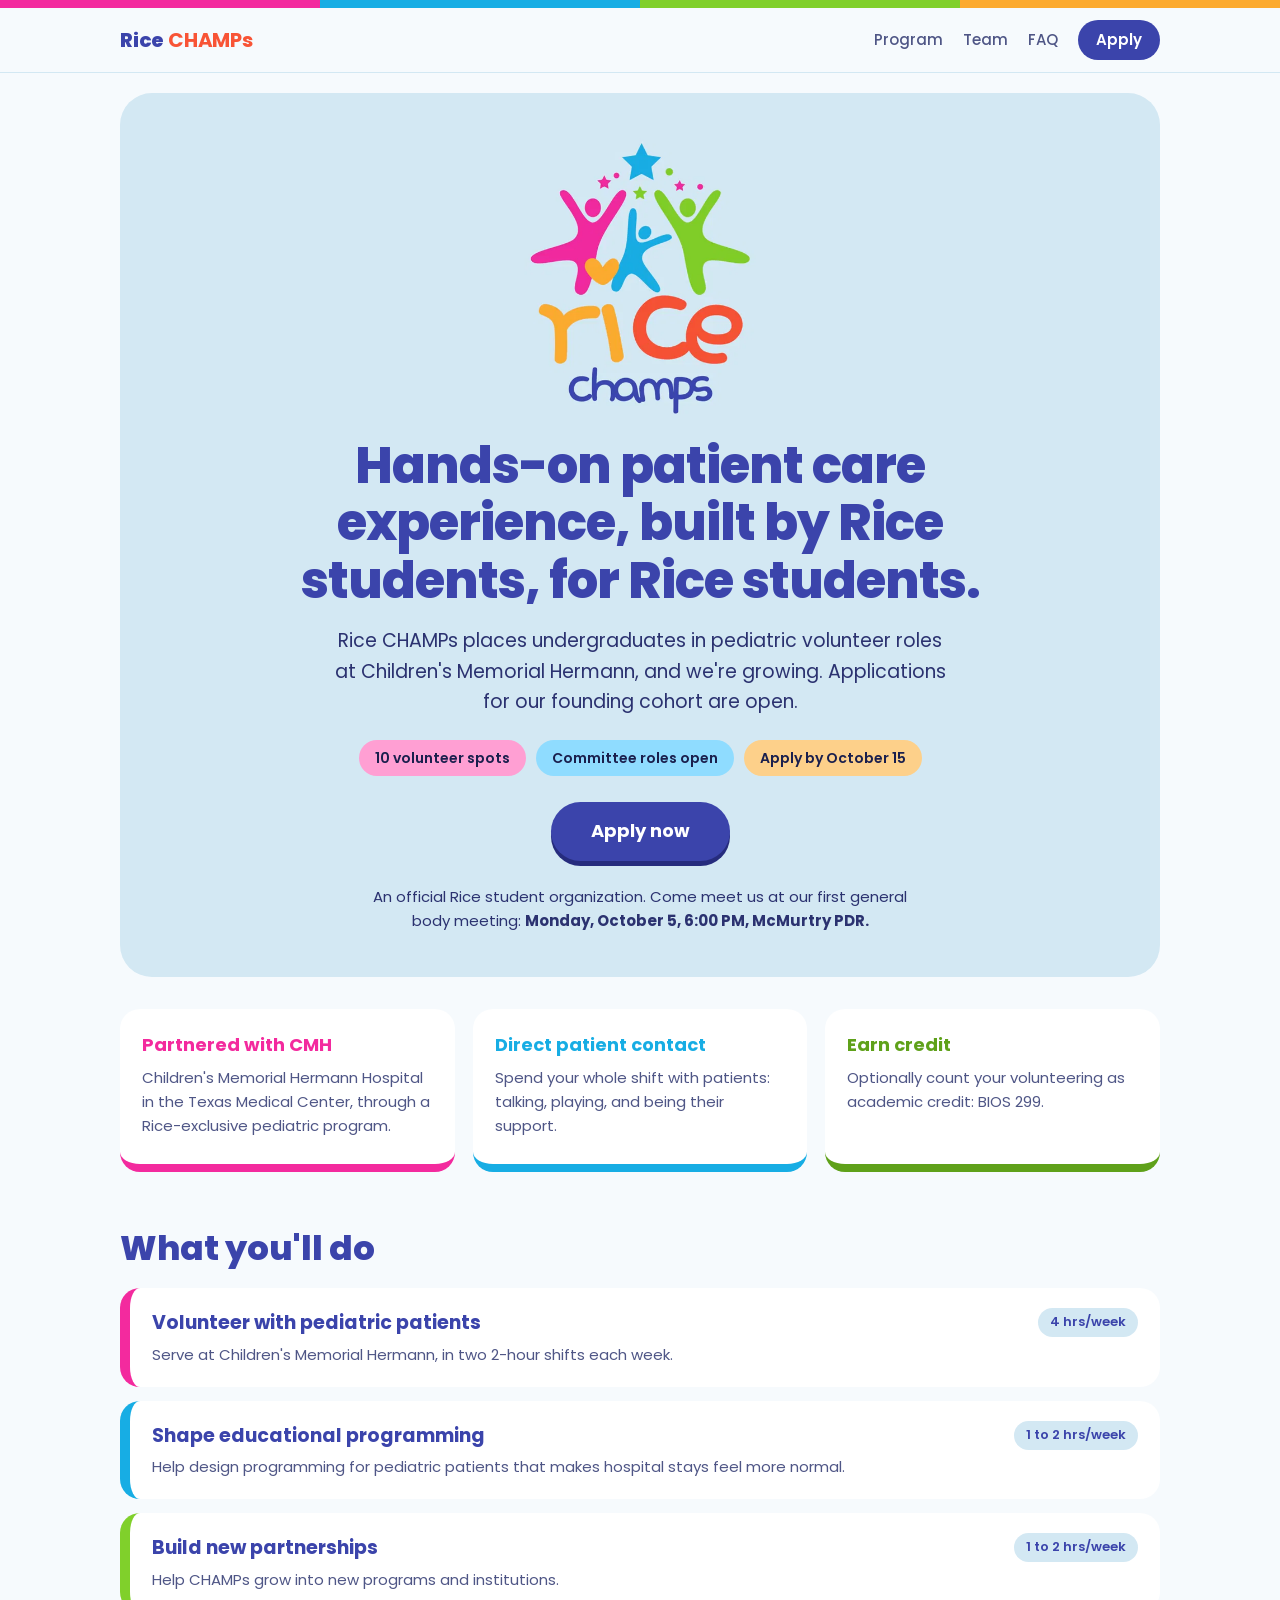
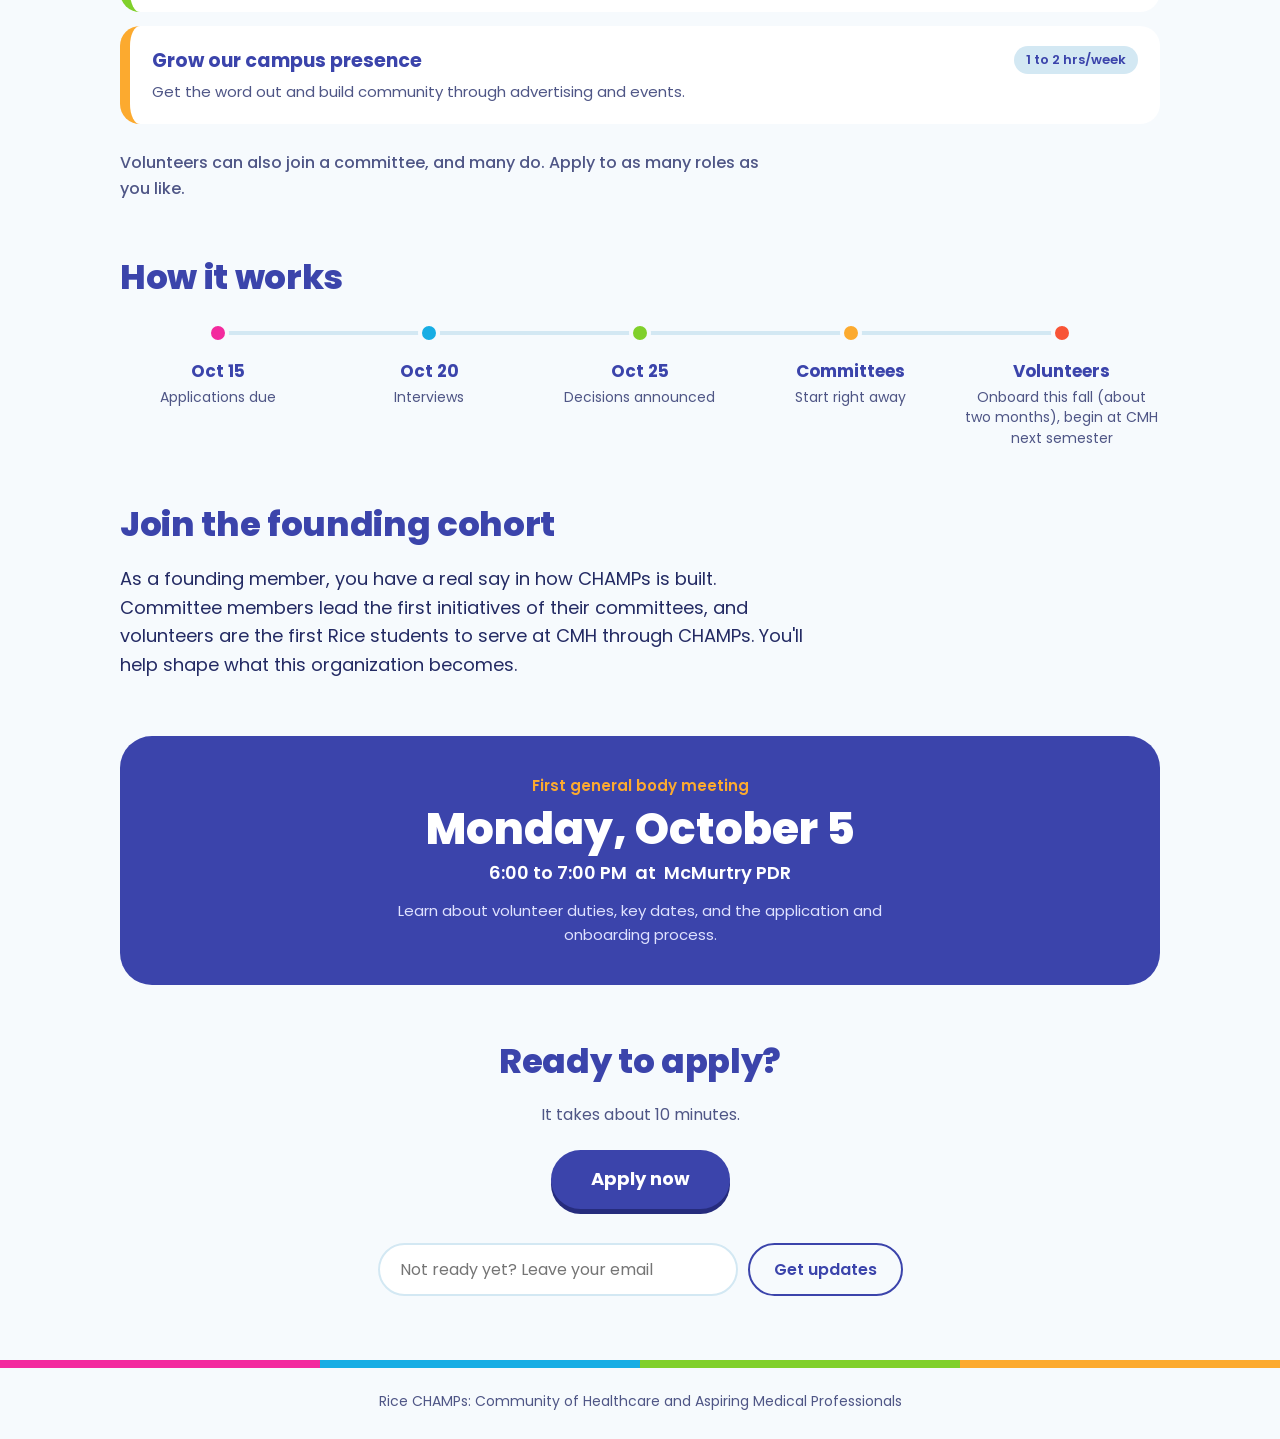
==== index.html @ a850baa8 "Add files via upload" ====
<!DOCTYPE html>
<html lang="en">
<head>
<meta charset="utf-8">
<meta name="viewport" content="width=device-width, initial-scale=1, viewport-fit=cover">
<title>Rice CHAMPs | Founding Cohort Applications</title>
<meta name="description" content="Rice CHAMPs places Rice undergraduates in pediatric volunteer roles at Children's Memorial Hermann. Apply by October 15.">
<meta property="og:title" content="Rice CHAMPs | Founding Cohort Applications">
<meta property="og:description" content="Rice CHAMPs places Rice undergraduates in pediatric volunteer roles at Children's Memorial Hermann. Apply by October 15.">
<link rel="icon" type="image/png" href="logo.png">
<link rel="preconnect" href="https://fonts.googleapis.com">
<link rel="preconnect" href="https://fonts.gstatic.com" crossorigin>
<link href="https://fonts.googleapis.com/css2?family=Poppins:wght@400;500;600;700;800&display=swap" rel="stylesheet">
<link rel="stylesheet" href="style.css">
</head>
<body>
<div class="stripe"></div>
<header class="nav"><div class="wrap">
<a class="brand" href="index.html">Rice <b>CHAMPs</b></a>
<nav><a href="program.html">Program</a><a href="team.html">Team</a><a href="faq.html">FAQ</a><a class="pill" href="apply.html">Apply</a></nav>
</div></header>

<main id="top">
<div class="wrap">
<div class="hero">
<img src="logo.png" alt="Rice CHAMPs logo: three colorful figures with arms raised under a shower of stars">
<h1>Hands-on patient care experience, built by Rice students, for Rice students.</h1>
<p class="sub">Rice CHAMPs places undergraduates in pediatric volunteer roles at Children's Memorial Hermann, and we're growing. Applications for our founding cohort are open.</p>
<div class="chips"><span class="chip">10 volunteer spots</span><span class="chip">Committee roles open</span><span class="chip">Apply by October 15</span></div>
<a class="btn" href="apply.html">Apply now</a>
<p class="meet">An official Rice student organization. Come meet us at our first general body meeting: <strong>Monday, October 5, 6:00 PM, McMurtry PDR.</strong></p>
</div>

<div class="trio">
<div class="fact"><h3>Partnered with CMH</h3><p>Children's Memorial Hermann Hospital in the Texas Medical Center, through a Rice-exclusive pediatric program.</p></div>
<div class="fact"><h3>Direct patient contact</h3><p>Spend your whole shift with patients: talking, playing, and being their support.</p></div>
<div class="fact"><h3>Earn credit</h3><p>Optionally count your volunteering as academic credit: BIOS 299.</p></div>
</div>

<section id="program">
<h2>What you'll do</h2>
<div class="roles">
<div class="role"><h3>Volunteer with pediatric patients</h3><span class="hrs">4 hrs/week</span><p>Serve at Children's Memorial Hermann, in two 2-hour shifts each week.</p></div>
<div class="role"><h3>Shape educational programming</h3><span class="hrs">1 to 2 hrs/week</span><p>Help design programming for pediatric patients that makes hospital stays feel more normal.</p></div>
<div class="role"><h3>Build new partnerships</h3><span class="hrs">1 to 2 hrs/week</span><p>Help CHAMPs grow into new programs and institutions.</p></div>
<div class="role"><h3>Grow our campus presence</h3><span class="hrs">1 to 2 hrs/week</span><p>Get the word out and build community through advertising and events.</p></div>
</div>
<p class="note">Volunteers can also join a committee, and many do. Apply to as many roles as you like.</p>
</section>

<section>
<h2>How it works</h2>
<ol class="steps">
<li><strong>Oct 15</strong><span>Applications due</span></li>
<li><strong>Oct 20</strong><span>Interviews</span></li>
<li><strong>Oct 25</strong><span>Decisions announced</span></li>
<li><strong>Committees</strong><span>Start right away</span></li>
<li><strong>Volunteers</strong><span>Onboard this fall (about two months), begin at CMH next semester</span></li>
</ol>
</section>

<section class="founding">
<h2>Join the founding cohort</h2>
<p>As a founding member, you have a real say in how CHAMPs is built. Committee members lead the first initiatives of their committees, and volunteers are the first Rice students to serve at CMH through CHAMPs. You'll help shape what this organization becomes.</p>
</section>

<div class="gbm">
<small>First general body meeting</small>
<div class="date">Monday, October 5</div>
<div class="time">6:00 to 7:00 PM &nbsp;at&nbsp; McMurtry PDR</div>
<p>Learn about volunteer duties, key dates, and the application and onboarding process.</p>
</div>

<section class="close" id="apply">
<h2>Ready to apply?</h2>
<p>It takes about 10 minutes.</p>
<a class="btn" href="apply.html">Apply now</a>
<div class="email">
<input type="email" placeholder="Not ready yet? Leave your email" aria-label="Email address">
<button type="button">Get updates</button>
</div>
</section>
</div>
</main>

<footer>
<div class="stripe"></div>
<div class="wrap">Rice CHAMPs: Community of Healthcare and Aspiring Medical Professionals</div>
</footer>
</body>
</html>
---- style.css ----
/* Rice CHAMPs site styles. Brand colors and fonts live in :root at the top. */
:root{--bg:#f6fafd;--surface:#fff;--text:#232a63;--muted:#4f5686;--head:#3b44ab;--line:#d3e8f3;
--pink:#f32a9e;--blue:#17ade4;--green:#80d02b;--orange:#fcaa2f;--red:#f85436;--indigo:#3b44ab;
box-sizing:border-box;padding-top:env(safe-area-inset-top,0px);padding-bottom:env(safe-area-inset-bottom,0px);}
@media (prefers-color-scheme:dark){:root:not([data-theme="light"]){--bg:#12163a;--surface:#1c2150;--text:#e9ecff;--muted:#b6bbe6;--head:#b9bfff;--line:#2c3270}}
:root[data-theme="dark"]{--bg:#12163a;--surface:#1c2150;--text:#e9ecff;--muted:#b6bbe6;--head:#b9bfff;--line:#2c3270}
html{scroll-padding-top:calc(env(safe-area-inset-top,0px) + 72px);scroll-behavior:smooth}
*,*::before,*::after{box-sizing:border-box}
body{margin:0;background:var(--bg);color:var(--text);font-family:'Poppins',system-ui,-apple-system,'Segoe UI',Roboto,sans-serif;line-height:1.6;font-size:16px}
a{color:inherit}
:focus-visible{outline:3px solid var(--blue);outline-offset:3px;border-radius:6px}
.stripe{height:8px;background:linear-gradient(90deg,var(--pink) 0 25%,var(--blue) 25% 50%,var(--green) 50% 75%,var(--orange) 75%)}
.wrap{max-width:1080px;margin:0 auto;padding:0 20px}
header.nav{position:sticky;top:env(safe-area-inset-top,0px);z-index:5;background:var(--bg);border-bottom:1px solid var(--line)}
header.nav .wrap{display:flex;align-items:center;justify-content:space-between;gap:16px;height:64px}
.brand{font-weight:800;font-size:20px;color:var(--head);text-decoration:none;letter-spacing:-.01em}
.brand b{color:var(--red)}
nav{display:flex;align-items:center;gap:20px;font-weight:500;font-size:15px}
nav a{text-decoration:none;color:var(--muted)}
nav a:hover{color:var(--head)}
nav a.pill{background:var(--indigo);color:#fff;padding:8px 18px;border-radius:999px;font-weight:600}
nav a.pill:hover{background:var(--pink);color:#fff}
@media(max-width:600px){nav a:not(.pill){display:none}}
.hero{background:#d3e8f3;color:#232a63;border-radius:32px;margin:20px auto 0;max-width:1080px;padding:40px 24px 44px;text-align:center}
.hero img{width:min(240px,60vw);height:auto;display:block;margin:0 auto 8px}
.hero h1{font-size:clamp(28px,5vw,50px);line-height:1.15;font-weight:800;letter-spacing:-.02em;color:#3b44ab;margin:14px auto 16px;max-width:820px}
.hero p.sub{font-size:clamp(16px,2vw,19px);max-width:620px;margin:0 auto 22px;color:#2b3270}
.chips{display:flex;flex-wrap:wrap;gap:10px;justify-content:center;margin-bottom:26px}
.chip{padding:7px 16px;border-radius:999px;font-weight:600;font-size:14px;color:#1a1f4d}
.chip:nth-child(1){background:#ff9fd3}.chip:nth-child(2){background:#8fdcff}.chip:nth-child(3){background:#fdd08a}
.btn{display:inline-block;background:#3b44ab;color:#fff;text-decoration:none;font-weight:700;font-size:18px;padding:15px 40px;border-radius:999px;border:0;cursor:pointer;font-family:inherit;box-shadow:0 5px 0 #262c7d;transition:transform .12s,box-shadow .12s}
.btn:hover{transform:translateY(2px);box-shadow:0 3px 0 #262c7d}
.hero .meet{margin:24px auto 0;font-size:15px;color:#2b3270;max-width:560px}
section{padding:56px 0 0}
h2{font-size:clamp(24px,3.5vw,34px);line-height:1.2;font-weight:800;color:var(--head);margin:0 0 20px;letter-spacing:-.01em}
.trio{display:grid;grid-template-columns:repeat(3,1fr);gap:18px;margin-top:32px}
.fact{background:var(--surface);border-radius:20px;padding:22px 22px 26px;border-bottom:8px solid var(--c)}
.fact h3{margin:0 0 6px;font-size:18px;font-weight:700;color:var(--c)}
.fact p{margin:0;color:var(--muted);font-size:15px}
.fact:nth-child(1){--c:var(--pink)}.fact:nth-child(2){--c:var(--blue)}.fact:nth-child(3){--c:#5fa11a}
@media(prefers-color-scheme:dark){:root:not([data-theme="light"]) .fact:nth-child(3){--c:var(--green)}}
.roles{display:grid;gap:14px}
.role{display:grid;grid-template-columns:auto 1fr;gap:0 18px;align-items:start;background:var(--surface);border-radius:20px;padding:20px 22px;border-left:10px solid var(--c)}
.role h3{margin:0;font-size:19px;font-weight:700;color:var(--head)}
.role p{margin:4px 0 0;color:var(--muted);font-size:15px}
.role .hrs{grid-row:1/3;grid-column:2;justify-self:end}
.role{grid-template-columns:1fr auto}
.role .hrs{grid-column:2;grid-row:1;font-weight:600;font-size:13px;background:var(--line);color:var(--head);padding:4px 12px;border-radius:999px;white-space:nowrap}
.role p{grid-column:1/-1}
.role:nth-child(1){--c:var(--pink)}.role:nth-child(2){--c:var(--blue)}.role:nth-child(3){--c:var(--green)}.role:nth-child(4){--c:var(--orange)}
.steps{list-style:none;margin:0;padding:0;display:grid;grid-template-columns:repeat(5,1fr);gap:14px;position:relative}
.steps::before{content:"";position:absolute;left:10%;right:10%;top:13px;height:4px;background:var(--line);border-radius:4px}
.steps li{position:relative;text-align:center;padding-top:40px}
.steps li::before{content:"";position:absolute;top:4px;left:50%;transform:translateX(-50%);width:22px;height:22px;border-radius:50%;background:var(--c);border:4px solid var(--bg)}
.steps li:nth-child(1){--c:var(--pink)}.steps li:nth-child(2){--c:var(--blue)}.steps li:nth-child(3){--c:var(--green)}.steps li:nth-child(4){--c:var(--orange)}.steps li:nth-child(5){--c:var(--red)}
.steps strong{display:block;font-size:17px;color:var(--head);font-weight:700}
.steps span{font-size:14px;color:var(--muted);display:block;line-height:1.45;margin-top:2px}
.note{margin:26px 0 0;font-weight:500;color:var(--muted);max-width:640px}
@media(max-width:760px){.trio{grid-template-columns:1fr}
.steps{grid-template-columns:1fr;gap:18px}.steps::before{left:11px;right:auto;top:8px;bottom:8px;width:4px;height:auto}
.steps li{text-align:left;padding:0 0 0 44px}.steps li::before{left:0;top:2px;transform:none}}
.founding{max-width:700px}
.founding p{font-size:18px;margin:0;color:var(--text)}
.gbm{background:#3b44ab;color:#fff;border-radius:32px;padding:38px 24px;text-align:center;margin-top:56px}
.gbm small{display:block;color:#fcaa2f;font-weight:600;font-size:15px}
.gbm .date{font-size:clamp(28px,5vw,44px);font-weight:800;line-height:1.15;margin:6px 0 4px}
.gbm .time{font-weight:600;font-size:18px}
.gbm p{margin:12px auto 0;max-width:520px;color:#dfe2ff;font-size:15px}
.close{text-align:center}
.close p{color:var(--muted);margin:0 0 22px}
.email{display:flex;flex-wrap:wrap;gap:10px;justify-content:center;margin-top:34px}
.email input{font:inherit;padding:12px 20px;border-radius:999px;border:2px solid var(--line);background:var(--surface);color:var(--text);min-width:min(300px,100%)}
.email button{font:inherit;font-weight:600;padding:12px 24px;border-radius:999px;border:2px solid var(--indigo);background:transparent;color:var(--head);cursor:pointer}
.email button:hover{background:var(--indigo);color:#fff}
footer{margin-top:64px}
footer .wrap{padding:22px 20px 26px;text-align:center;color:var(--muted);font-size:14px}
@media(prefers-reduced-motion:reduce){*{transition:none!important;scroll-behavior:auto!important}}

nav a[aria-current]{color:var(--head);font-weight:700}
.hero.small{padding:34px 24px 38px}
.hero.small h1{margin-top:0}
.hero.small p.sub{margin-bottom:0}
.rolecard{background:var(--surface);border-radius:22px;padding:24px 26px;border-left:10px solid var(--c);display:grid;gap:6px}
.rolecard .top{display:flex;flex-wrap:wrap;justify-content:space-between;gap:8px 16px;align-items:center}
.rolecard h3{margin:0;font-size:21px;font-weight:700;color:var(--head)}
.rolecard .hrs{font-weight:600;font-size:13px;background:var(--line);color:var(--head);padding:4px 12px;border-radius:999px;white-space:nowrap}
.rolecard p{margin:0;color:var(--muted);max-width:68ch}
.rolecard .tag{font-weight:600;font-size:14px;color:var(--c)}
.rolecard:nth-of-type(1){--c:var(--pink)}.rolecard:nth-of-type(2){--c:var(--blue)}.rolecard:nth-of-type(3){--c:#5fa11a}.rolecard:nth-of-type(4){--c:#d98a0b}
@media(prefers-color-scheme:dark){:root:not([data-theme="light"]) .rolecard:nth-of-type(3){--c:var(--green)}:root:not([data-theme="light"]) .rolecard:nth-of-type(4){--c:var(--orange)}}
.lead{font-size:18px;max-width:68ch;margin:0 0 6px}
.checks{list-style:none;margin:20px 0 0;padding:0;display:grid;grid-template-columns:repeat(2,1fr);gap:14px}
.checks li{background:var(--surface);border-radius:18px;padding:16px 18px 16px 58px;position:relative;font-weight:600;color:var(--head)}
.checks li::before{content:"\2713";position:absolute;left:16px;top:50%;transform:translateY(-50%);width:30px;height:30px;border-radius:50%;background:var(--c);color:#fff;display:grid;place-items:center;font-weight:800;font-size:16px}
.checks li:nth-child(1){--c:var(--pink)}.checks li:nth-child(2){--c:var(--blue)}.checks li:nth-child(3){--c:#5fa11a}.checks li:nth-child(4){--c:#d98a0b}
@media(max-width:600px){.checks{grid-template-columns:1fr}}
.gbm.left{text-align:left}
.gbm.left h2{color:#fff;margin:0 0 12px}
.gbm.left p{margin:0;max-width:62ch;color:#e6e8ff;font-size:17px}
.apply-cta{text-align:center}
.apply-cta p{color:var(--muted);margin:0 0 22px}

.hero.story p.sub{margin:0 auto 14px;max-width:640px;font-size:clamp(17px,2.2vw,20px)}
.hero.story p.sub:last-child{margin-bottom:0;font-weight:600;color:#3b44ab}
.team{display:grid;grid-template-columns:repeat(3,1fr);gap:18px}
.person{background:var(--surface);border-radius:22px;padding:26px 22px 28px;text-align:center;border-bottom:8px solid var(--c)}
.person .photo{width:120px;height:120px;border-radius:50%;margin:0 auto 16px;border:4px dashed var(--c);display:grid;place-items:center;color:var(--muted);font-size:14px;font-weight:500;background:var(--bg)}
.person h3{margin:0;font-size:20px;font-weight:700;color:var(--head)}
.person .role-t{font-weight:600;font-size:14px;color:var(--c);margin:2px 0 10px}
.person p{margin:0;color:var(--muted);font-size:15px}
.person:nth-child(1){--c:var(--pink)}.person:nth-child(2){--c:var(--blue)}.person:nth-child(3){--c:#5fa11a}
@media(prefers-color-scheme:dark){:root:not([data-theme="light"]) .person:nth-child(3){--c:var(--green)}}
@media(max-width:760px){.team{grid-template-columns:1fr}}
.contact{display:flex;flex-wrap:wrap;gap:12px}
.contact span{background:var(--surface);border-radius:999px;padding:10px 22px;font-weight:600;color:var(--head);border:2px solid var(--line)}

.faq{display:grid;gap:12px;max-width:820px}
.faq details{background:var(--surface);border-radius:18px;border-left:10px solid var(--c);overflow:hidden}
.faq summary{list-style:none;cursor:pointer;padding:18px 56px 18px 22px;font-weight:700;font-size:17px;color:var(--head);position:relative}
.faq summary::-webkit-details-marker{display:none}
.faq summary::after{content:"+";position:absolute;right:20px;top:50%;transform:translateY(-50%);width:28px;height:28px;border-radius:50%;background:var(--c);color:#fff;display:grid;place-items:center;font-weight:700;font-size:18px;line-height:1}
.faq details[open] summary::after{content:"\2212"}
.faq .ans{padding:0 22px 20px;color:var(--muted);max-width:66ch}
.faq .ans p{margin:0}
.faq details:nth-child(4n+1){--c:var(--pink)}.faq details:nth-child(4n+2){--c:var(--blue)}.faq details:nth-child(4n+3){--c:#5fa11a}.faq details:nth-child(4n+4){--c:#d98a0b}
@media(prefers-color-scheme:dark){:root:not([data-theme="light"]) .faq details:nth-child(4n+3){--c:var(--green)}:root:not([data-theme="light"]) .faq details:nth-child(4n+4){--c:var(--orange)}}
.ph{background:#fff3a8;color:#4a4200;padding:1px 6px;border-radius:4px}

.formwrap{max-width:760px;margin:0 auto}
fieldset{border:0;margin:0 0 34px;padding:0;min-width:0}
legend,.lbl{font-size:20px;font-weight:800;color:var(--head);margin:0 0 4px;padding:0;display:block}
.hint{color:var(--muted);font-size:14px;margin:0 0 14px}
.tiles{display:grid;gap:12px}
.tile{display:block;position:relative;cursor:pointer}
.tile input{position:absolute;opacity:0;inset:0;width:100%;height:100%;margin:0;cursor:pointer}
.tile span.box{display:flex;align-items:center;justify-content:space-between;gap:12px;background:var(--surface);border:3px solid var(--line);border-left:10px solid var(--c);border-radius:18px;padding:16px 18px}
.tile b{font-weight:700;color:var(--head);font-size:17px}
.tile small{display:block;color:var(--muted);font-size:13px;font-weight:500}
.tile i{flex:none;width:30px;height:30px;border-radius:50%;border:3px solid var(--line);display:grid;place-items:center;color:transparent;font-style:normal;font-weight:800}
.tile input:checked + .box{border-color:var(--c);background:var(--surface)}
.tile input:checked + .box i{background:var(--c);border-color:var(--c);color:#fff}
.tile input:focus-visible + .box{outline:3px solid var(--blue);outline-offset:3px}
.tile:nth-child(1){--c:var(--pink)}.tile:nth-child(2){--c:var(--blue)}.tile:nth-child(3){--c:#5fa11a}.tile:nth-child(4){--c:#d98a0b}
@media(prefers-color-scheme:dark){:root:not([data-theme="light"]) .tile:nth-child(3){--c:var(--green)}:root:not([data-theme="light"]) .tile:nth-child(4){--c:var(--orange)}}
.grid2{display:grid;grid-template-columns:1fr 1fr;gap:14px}
@media(max-width:600px){.grid2{grid-template-columns:1fr}}
.f{display:block}
.f span.n{display:block;font-weight:600;font-size:15px;color:var(--text);margin-bottom:5px}
.f input,.f select,.f textarea{width:100%;font:inherit;font-size:16px;padding:12px 16px;border-radius:14px;border:2px solid var(--line);background:var(--surface);color:var(--text)}
.f textarea{min-height:96px;resize:vertical}
.f input:focus,.f select:focus,.f textarea:focus{outline:3px solid var(--blue);outline-offset:1px;border-color:var(--blue)}
.qs{display:grid;gap:18px}
.cq{display:none;gap:14px;padding:16px 18px;background:var(--surface);border-radius:18px;border-left:10px solid var(--c)}
.cq.on{display:grid}
.err{color:#d6336c;font-weight:600;font-size:14px;margin:10px 0 0;min-height:1em}
@media(prefers-color-scheme:dark){.err{color:#ff8fbd}}
.thanks{display:none;text-align:center;background:var(--surface);border-radius:28px;padding:44px 24px;border-bottom:10px solid var(--green)}
.thanks.on{display:block}
.thanks h2{margin-bottom:10px}
.thanks p{margin:0;color:var(--muted)}
.ph{background:#fff3a8;color:#4a4200;padding:1px 6px;border-radius:4px}
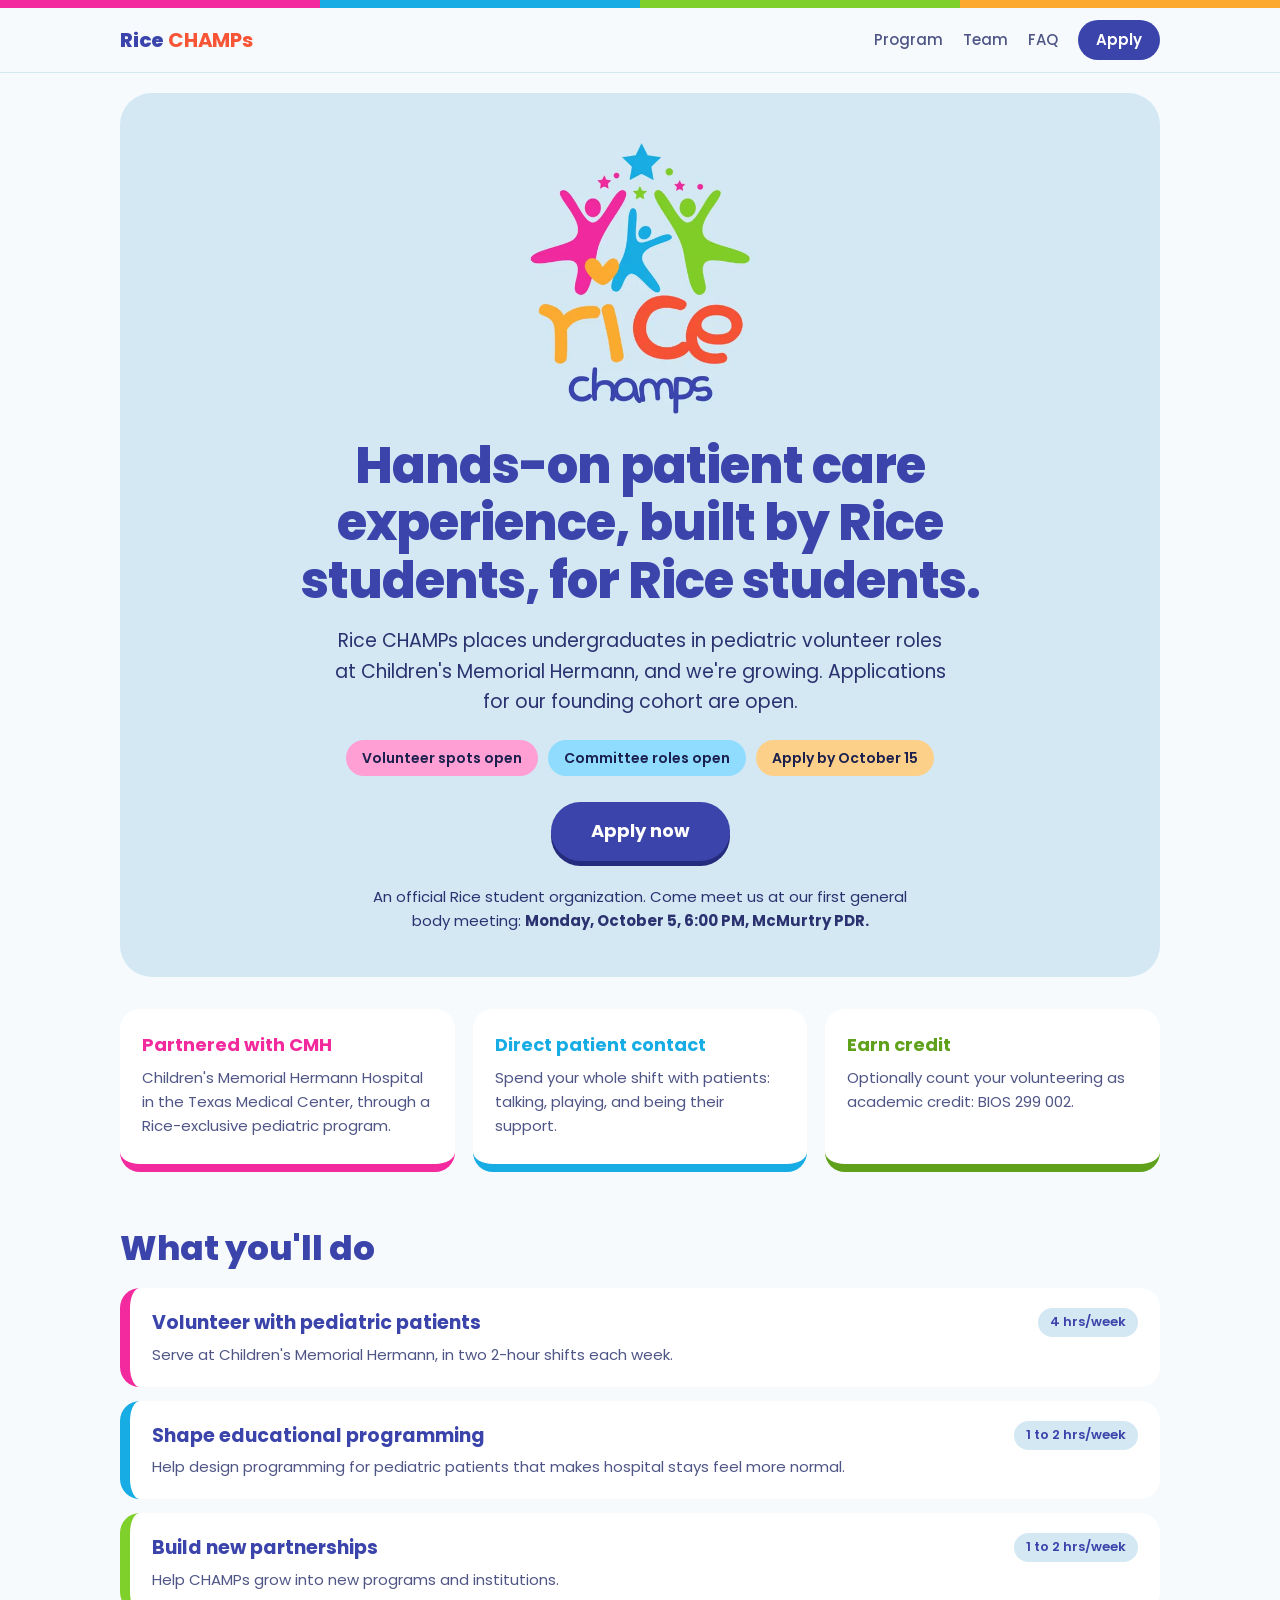
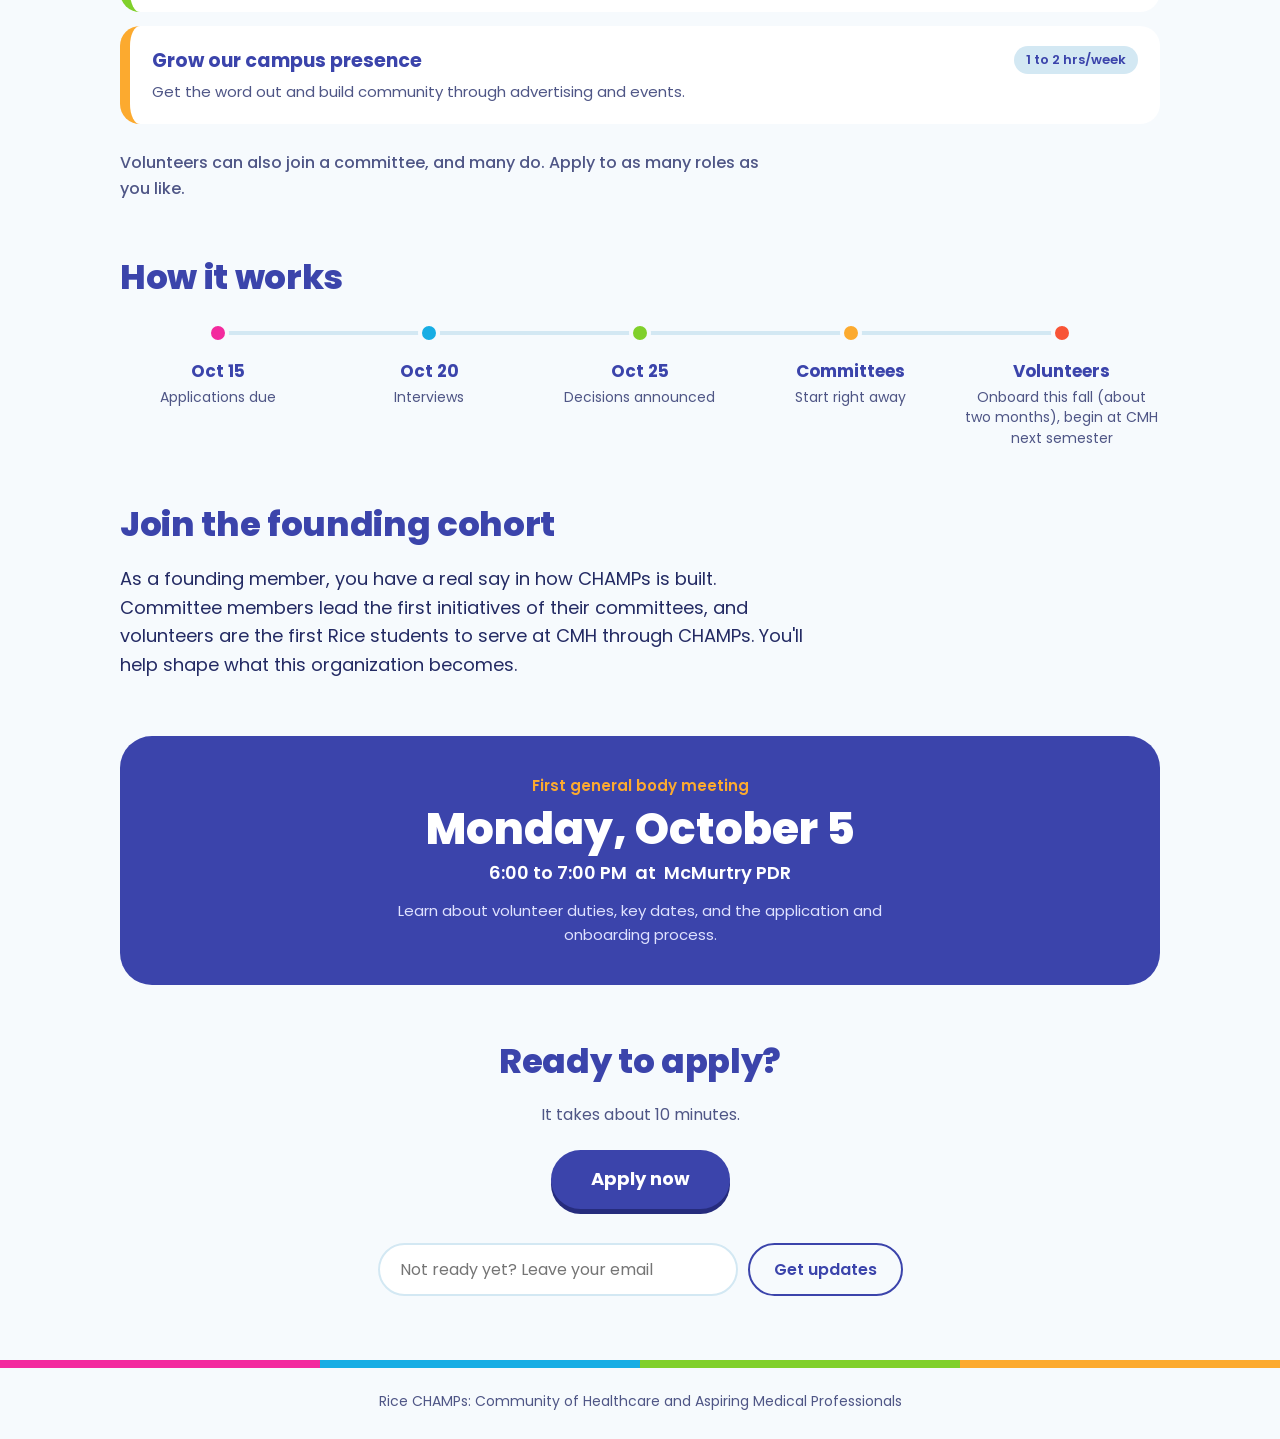
==== commit c7ec0cd3: "Update index.html" ====
--- a/index.html
+++ b/index.html
@@ -26,7 +26,7 @@
 <img src="logo.png" alt="Rice CHAMPs logo: three colorful figures with arms raised under a shower of stars">
 <h1>Hands-on patient care experience, built by Rice students, for Rice students.</h1>
 <p class="sub">Rice CHAMPs places undergraduates in pediatric volunteer roles at Children's Memorial Hermann, and we're growing. Applications for our founding cohort are open.</p>
-<div class="chips"><span class="chip">10 volunteer spots</span><span class="chip">Committee roles open</span><span class="chip">Apply by October 15</span></div>
+<div class="chips"><span class="chip">Volunteer spots open</span><span class="chip">Committee roles open</span><span class="chip">Apply by October 15</span></div>
 <a class="btn" href="apply.html">Apply now</a>
 <p class="meet">An official Rice student organization. Come meet us at our first general body meeting: <strong>Monday, October 5, 6:00 PM, McMurtry PDR.</strong></p>
 </div>
@@ -34,7 +34,7 @@
 <div class="trio">
 <div class="fact"><h3>Partnered with CMH</h3><p>Children's Memorial Hermann Hospital in the Texas Medical Center, through a Rice-exclusive pediatric program.</p></div>
 <div class="fact"><h3>Direct patient contact</h3><p>Spend your whole shift with patients: talking, playing, and being their support.</p></div>
-<div class="fact"><h3>Earn credit</h3><p>Optionally count your volunteering as academic credit: BIOS 299.</p></div>
+<div class="fact"><h3>Earn credit</h3><p>Optionally count your volunteering as academic credit: BIOS 299 002.</p></div>
 </div>
 
 <section id="program">
--- a/style.css
+++ b/style.css
@@ -159,3 +159,10 @@
 .thanks h2{margin-bottom:10px}
 .thanks p{margin:0;color:var(--muted)}
 .ph{background:#fff3a8;color:#4a4200;padding:1px 6px;border-radius:4px}
+
+.wc{display:block;font-size:13px;color:var(--muted);margin-top:4px;text-align:right}
+.wc.over{color:#d6336c;font-weight:600}
+.err a{color:inherit}
+.btn:disabled{opacity:.6;cursor:wait}
+.person:nth-child(4){--c:var(--pink)}.person:nth-child(5){--c:var(--blue)}.person:nth-child(6){--c:#5fa11a}
+@media(prefers-color-scheme:dark){:root:not([data-theme="light"]) .person:nth-child(6){--c:var(--green)}}
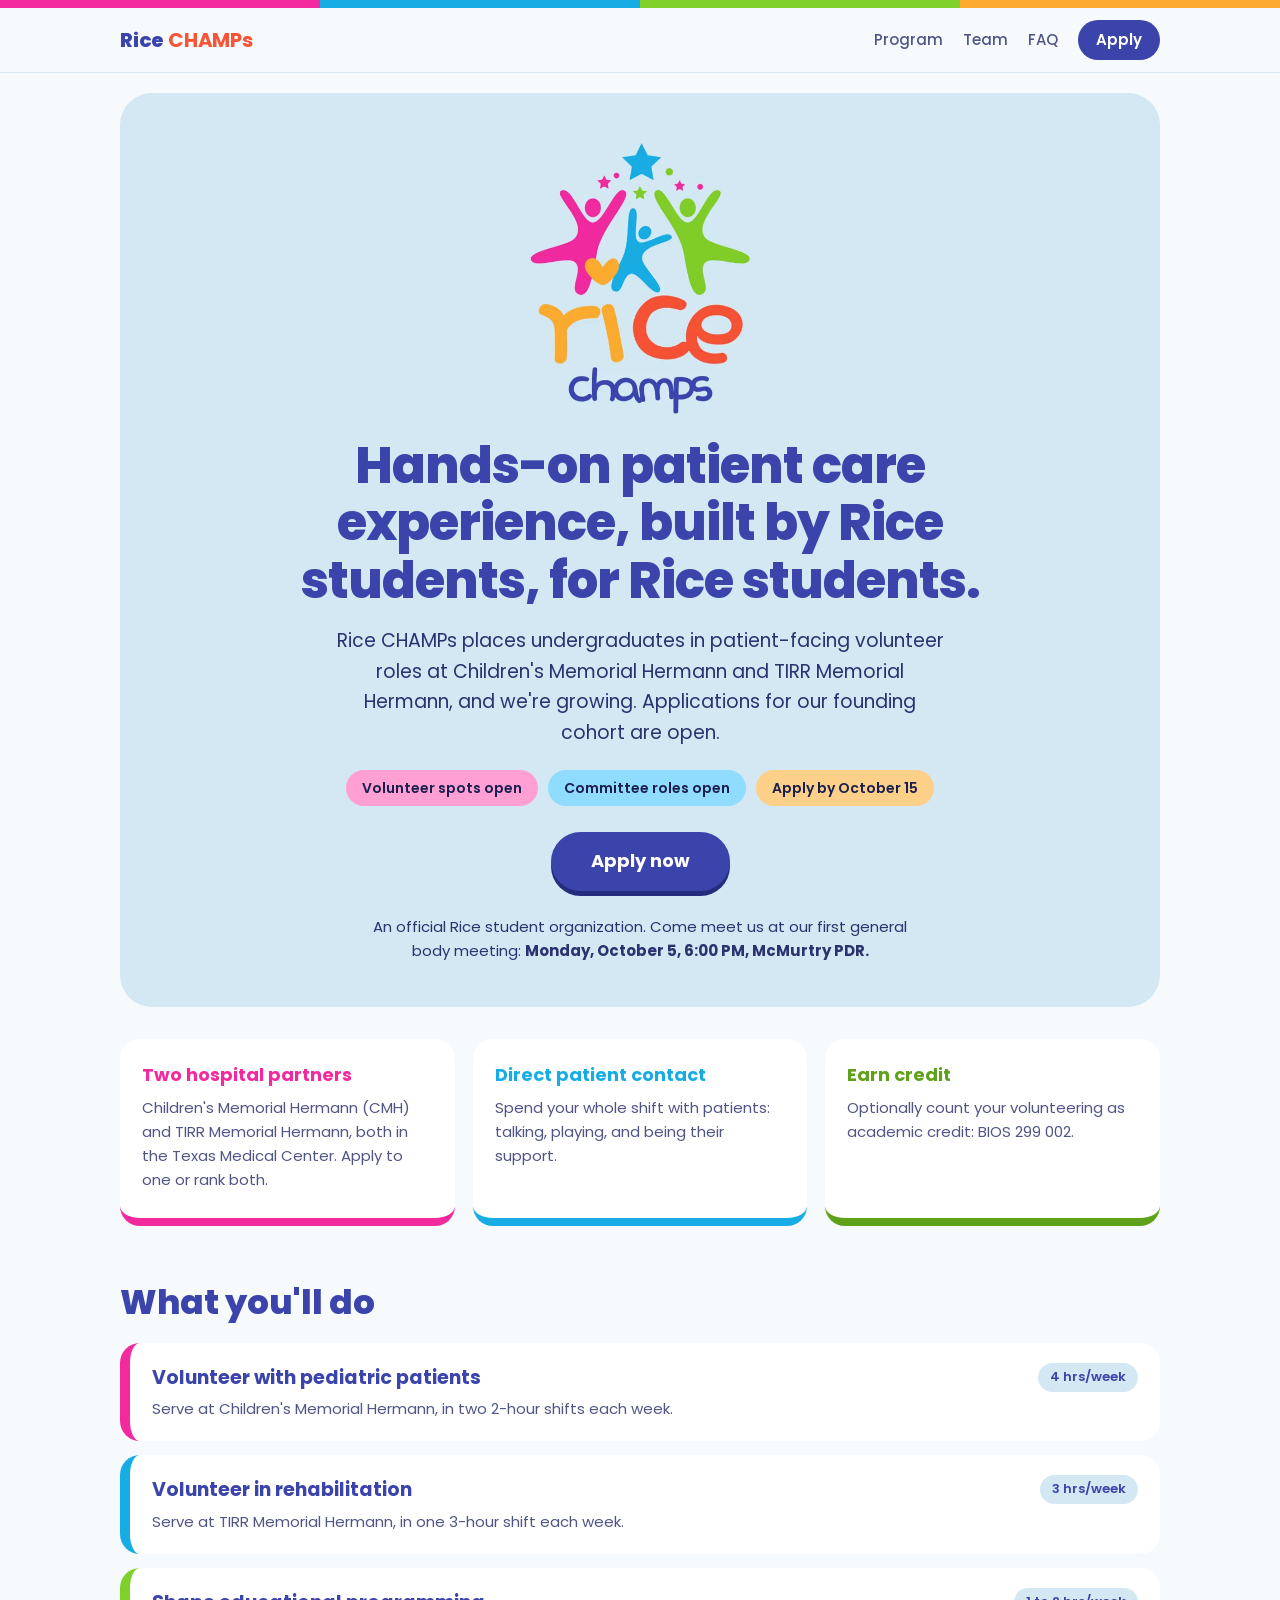
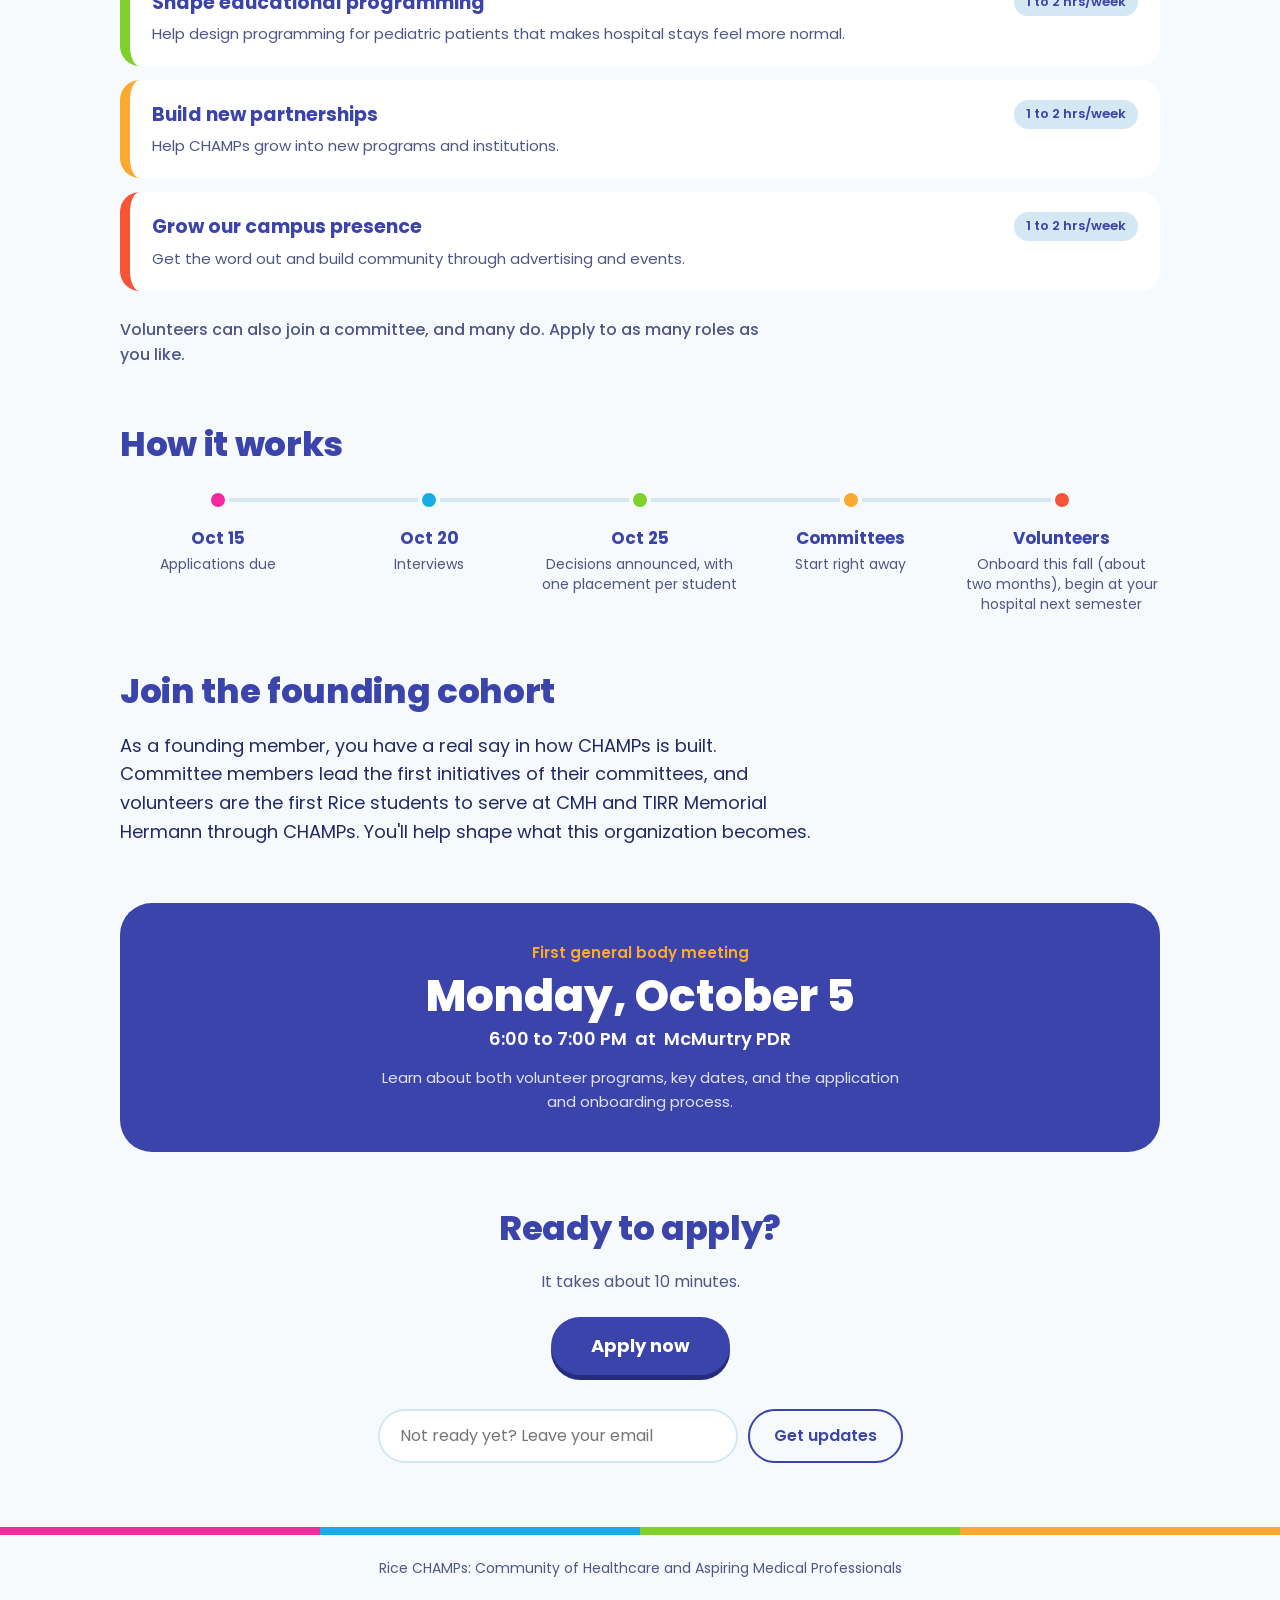
==== commit f13350a4: "Add files via upload" ====
--- a/index.html
+++ b/index.html
@@ -4,9 +4,9 @@
 <meta charset="utf-8">
 <meta name="viewport" content="width=device-width, initial-scale=1, viewport-fit=cover">
 <title>Rice CHAMPs | Founding Cohort Applications</title>
-<meta name="description" content="Rice CHAMPs places Rice undergraduates in pediatric volunteer roles at Children's Memorial Hermann. Apply by October 15.">
+<meta name="description" content="Rice CHAMPs places Rice undergraduates in patient-facing volunteer roles at Children's Memorial Hermann and TIRR Memorial Hermann. Apply by October 15.">
 <meta property="og:title" content="Rice CHAMPs | Founding Cohort Applications">
-<meta property="og:description" content="Rice CHAMPs places Rice undergraduates in pediatric volunteer roles at Children's Memorial Hermann. Apply by October 15.">
+<meta property="og:description" content="Rice CHAMPs places Rice undergraduates in patient-facing volunteer roles at Children's Memorial Hermann and TIRR Memorial Hermann. Apply by October 15.">
 <link rel="icon" type="image/png" href="logo.png">
 <link rel="preconnect" href="https://fonts.googleapis.com">
 <link rel="preconnect" href="https://fonts.gstatic.com" crossorigin>
@@ -25,14 +25,14 @@
 <div class="hero">
 <img src="logo.png" alt="Rice CHAMPs logo: three colorful figures with arms raised under a shower of stars">
 <h1>Hands-on patient care experience, built by Rice students, for Rice students.</h1>
-<p class="sub">Rice CHAMPs places undergraduates in pediatric volunteer roles at Children's Memorial Hermann, and we're growing. Applications for our founding cohort are open.</p>
+<p class="sub">Rice CHAMPs places undergraduates in patient-facing volunteer roles at Children's Memorial Hermann and TIRR Memorial Hermann, and we're growing. Applications for our founding cohort are open.</p>
 <div class="chips"><span class="chip">Volunteer spots open</span><span class="chip">Committee roles open</span><span class="chip">Apply by October 15</span></div>
 <a class="btn" href="apply.html">Apply now</a>
 <p class="meet">An official Rice student organization. Come meet us at our first general body meeting: <strong>Monday, October 5, 6:00 PM, McMurtry PDR.</strong></p>
 </div>
 
 <div class="trio">
-<div class="fact"><h3>Partnered with CMH</h3><p>Children's Memorial Hermann Hospital in the Texas Medical Center, through a Rice-exclusive pediatric program.</p></div>
+<div class="fact"><h3>Two hospital partners</h3><p>Children's Memorial Hermann (CMH) and TIRR Memorial Hermann, both in the Texas Medical Center. Apply to one or rank both.</p></div>
 <div class="fact"><h3>Direct patient contact</h3><p>Spend your whole shift with patients: talking, playing, and being their support.</p></div>
 <div class="fact"><h3>Earn credit</h3><p>Optionally count your volunteering as academic credit: BIOS 299 002.</p></div>
 </div>
@@ -41,6 +41,7 @@
 <h2>What you'll do</h2>
 <div class="roles">
 <div class="role"><h3>Volunteer with pediatric patients</h3><span class="hrs">4 hrs/week</span><p>Serve at Children's Memorial Hermann, in two 2-hour shifts each week.</p></div>
+<div class="role"><h3>Volunteer in rehabilitation</h3><span class="hrs">3 hrs/week</span><p>Serve at TIRR Memorial Hermann, in one 3-hour shift each week.</p></div>
 <div class="role"><h3>Shape educational programming</h3><span class="hrs">1 to 2 hrs/week</span><p>Help design programming for pediatric patients that makes hospital stays feel more normal.</p></div>
 <div class="role"><h3>Build new partnerships</h3><span class="hrs">1 to 2 hrs/week</span><p>Help CHAMPs grow into new programs and institutions.</p></div>
 <div class="role"><h3>Grow our campus presence</h3><span class="hrs">1 to 2 hrs/week</span><p>Get the word out and build community through advertising and events.</p></div>
@@ -53,22 +54,22 @@
 <ol class="steps">
 <li><strong>Oct 15</strong><span>Applications due</span></li>
 <li><strong>Oct 20</strong><span>Interviews</span></li>
-<li><strong>Oct 25</strong><span>Decisions announced</span></li>
+<li><strong>Oct 25</strong><span>Decisions announced, with one placement per student</span></li>
 <li><strong>Committees</strong><span>Start right away</span></li>
-<li><strong>Volunteers</strong><span>Onboard this fall (about two months), begin at CMH next semester</span></li>
+<li><strong>Volunteers</strong><span>Onboard this fall (about two months), begin at your hospital next semester</span></li>
 </ol>
 </section>
 
 <section class="founding">
 <h2>Join the founding cohort</h2>
-<p>As a founding member, you have a real say in how CHAMPs is built. Committee members lead the first initiatives of their committees, and volunteers are the first Rice students to serve at CMH through CHAMPs. You'll help shape what this organization becomes.</p>
+<p>As a founding member, you have a real say in how CHAMPs is built. Committee members lead the first initiatives of their committees, and volunteers are the first Rice students to serve at CMH and TIRR Memorial Hermann through CHAMPs. You'll help shape what this organization becomes.</p>
 </section>
 
 <div class="gbm">
 <small>First general body meeting</small>
 <div class="date">Monday, October 5</div>
 <div class="time">6:00 to 7:00 PM &nbsp;at&nbsp; McMurtry PDR</div>
-<p>Learn about volunteer duties, key dates, and the application and onboarding process.</p>
+<p>Learn about both volunteer programs, key dates, and the application and onboarding process.</p>
 </div>
 
 <section class="close" id="apply">
--- a/style.css
+++ b/style.css
@@ -47,7 +47,7 @@
 .role{grid-template-columns:1fr auto}
 .role .hrs{grid-column:2;grid-row:1;font-weight:600;font-size:13px;background:var(--line);color:var(--head);padding:4px 12px;border-radius:999px;white-space:nowrap}
 .role p{grid-column:1/-1}
-.role:nth-child(1){--c:var(--pink)}.role:nth-child(2){--c:var(--blue)}.role:nth-child(3){--c:var(--green)}.role:nth-child(4){--c:var(--orange)}
+.role:nth-child(1){--c:var(--pink)}.role:nth-child(2){--c:var(--blue)}.role:nth-child(3){--c:var(--green)}.role:nth-child(4){--c:var(--orange)}.role:nth-child(5){--c:var(--red)}
 .steps{list-style:none;margin:0;padding:0;display:grid;grid-template-columns:repeat(5,1fr);gap:14px;position:relative}
 .steps::before{content:"";position:absolute;left:10%;right:10%;top:13px;height:4px;background:var(--line);border-radius:4px}
 .steps li{position:relative;text-align:center;padding-top:40px}
@@ -86,7 +86,7 @@
 .rolecard .hrs{font-weight:600;font-size:13px;background:var(--line);color:var(--head);padding:4px 12px;border-radius:999px;white-space:nowrap}
 .rolecard p{margin:0;color:var(--muted);max-width:68ch}
 .rolecard .tag{font-weight:600;font-size:14px;color:var(--c)}
-.rolecard:nth-of-type(1){--c:var(--pink)}.rolecard:nth-of-type(2){--c:var(--blue)}.rolecard:nth-of-type(3){--c:#5fa11a}.rolecard:nth-of-type(4){--c:#d98a0b}
+.rolecard:nth-of-type(1){--c:var(--pink)}.rolecard:nth-of-type(2){--c:var(--blue)}.rolecard:nth-of-type(3){--c:#5fa11a}.rolecard:nth-of-type(4){--c:#d98a0b}.rolecard:nth-of-type(5){--c:var(--red)}
 @media(prefers-color-scheme:dark){:root:not([data-theme="light"]) .rolecard:nth-of-type(3){--c:var(--green)}:root:not([data-theme="light"]) .rolecard:nth-of-type(4){--c:var(--orange)}}
 .lead{font-size:18px;max-width:68ch;margin:0 0 6px}
 .checks{list-style:none;margin:20px 0 0;padding:0;display:grid;grid-template-columns:repeat(2,1fr);gap:14px}
@@ -166,3 +166,12 @@
 .btn:disabled{opacity:.6;cursor:wait}
 .person:nth-child(4){--c:var(--pink)}.person:nth-child(5){--c:var(--blue)}.person:nth-child(6){--c:#5fa11a}
 @media(prefers-color-scheme:dark){:root:not([data-theme="light"]) .person:nth-child(6){--c:var(--green)}}
+
+.rolecard .when{font-size:14px;font-weight:600;color:var(--head)}
+.sec{display:none;margin:0 0 34px}
+.sec.on{display:block}
+.chk{display:flex;gap:12px;align-items:flex-start;font-size:15px;color:var(--text);cursor:pointer}
+.chk input{flex:none;width:20px;height:20px;margin:3px 0 0;accent-color:var(--indigo)}
+.cq .hint{margin:0}
+fieldset.yn{margin:0;display:grid;gap:8px}
+fieldset.yn legend.n{font-weight:600;font-size:15px;color:var(--text);margin-bottom:6px}
